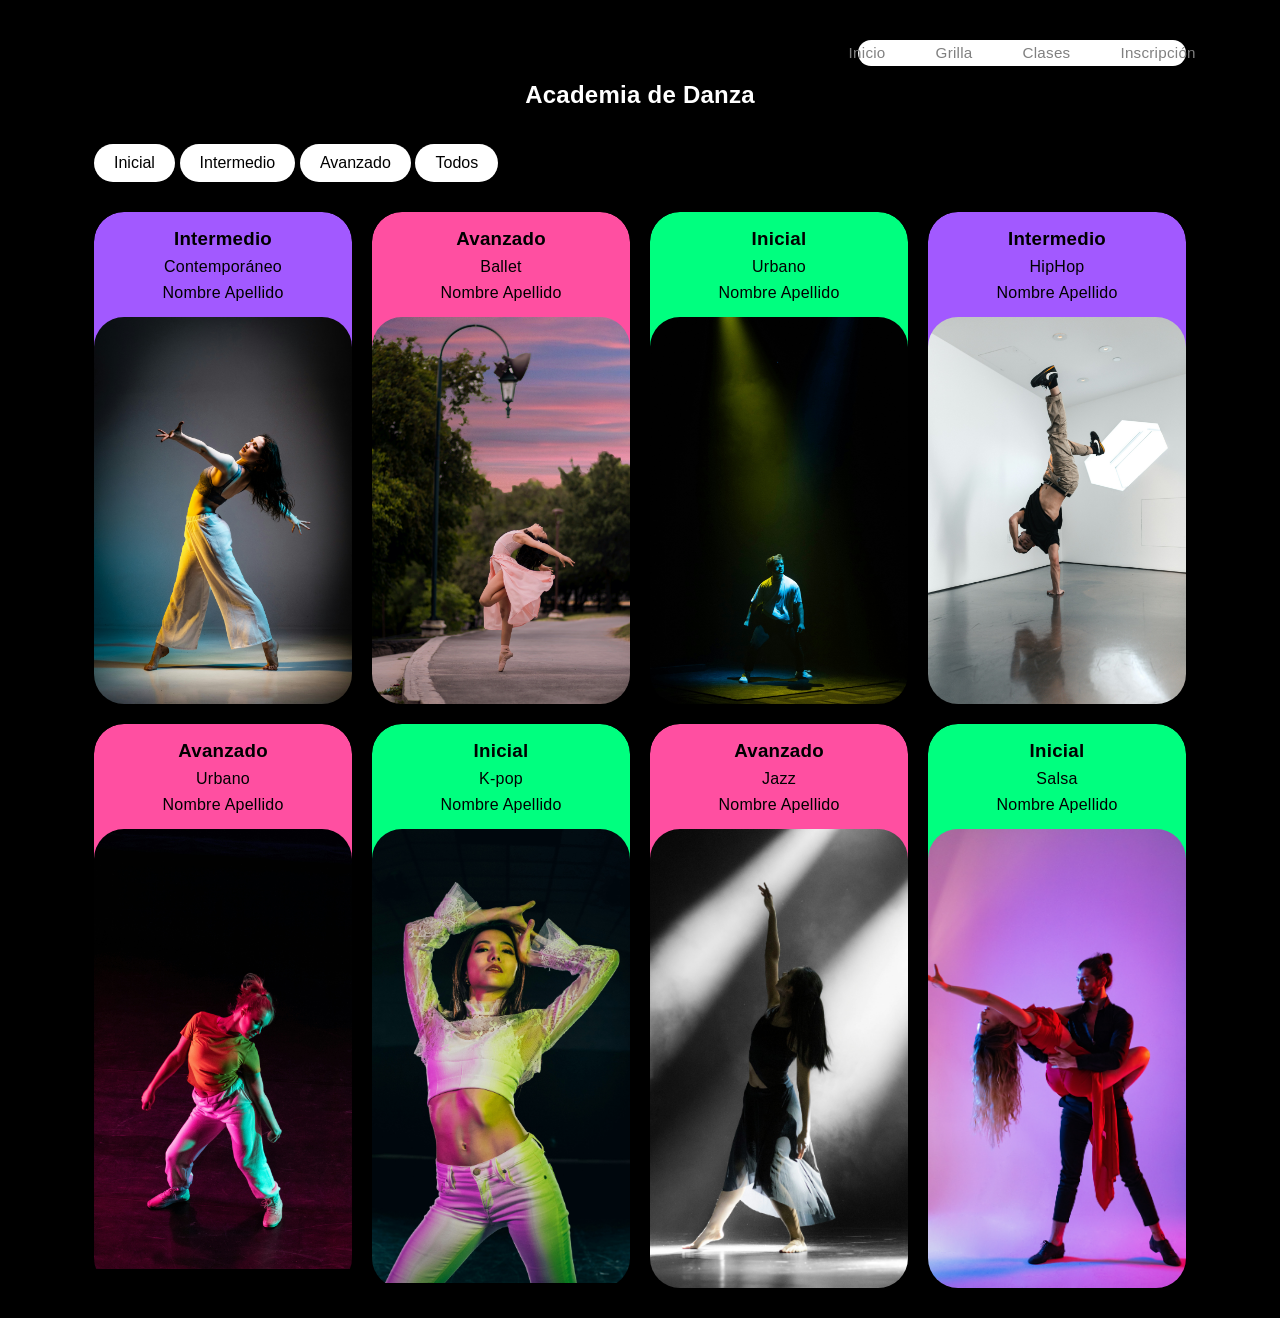
==== paginas/clases.html @ 1d9d0205 "primer commit" ====
<!DOCTYPE html>
<html lang="en">
<head>
    <meta charset="UTF-8">
    <meta name="viewport" content="width=device-width, initial-scale=1.0">
    <title>Document</title>
    <link rel="stylesheet" href="../css/home.css">
</head>
<body>
    <header>
        <nav>
          <ul>
            <li><a href="index.html" id="inicio">Inicio</a></li>
            <li><a href="grilla.html" id="grilla">Grilla</a></li>
            <li><a href="clases.html" id="clases">Clases</a></li>
            <li><a href="formularios.html" id="formularios">Inscripción</a></li>
          </ul>
        </nav>
        <h1>Academia de Danza</h1>
      </header>

      <div class="filtros-nivel">
        <button onclick="filtrarPorNivel('inicial')">Inicial</button>
        <button onclick="filtrarPorNivel('intermedio')">Intermedio</button>
        <button onclick="filtrarPorNivel('avanzado')">Avanzado</button>
        <button onclick="filtrarPorNivel('todos')">Todos</button>
      </div>      

    <div class="grilla-profes">
        <!-- Tarjeta 1 -->
        <div class="tarjeta">
          <div class="fondo-nivel intermedio"></div>
          <div class="contenido">
            <div class="info">
              <h3>Intermedio</h3>
              <p>Contemporáneo</p>
              <p>Nombre Apellido</p>
            </div>
            <div class="imagen">
              <img src="../media/contempo.jpg" alt="Profe 1">
            </div>
          </div>
        </div>
      
        <!-- Tarjeta 2 -->
        <div class="tarjeta">
          <div class="fondo-nivel avanzado"></div>
          <div class="contenido">
            <div class="info">
              <h3>Avanzado</h3>
              <p>Ballet</p>
              <p>Nombre Apellido</p>
            </div>
            <div class="imagen">
              <img src="../media/balett.jpg" alt="Profe 2">
            </div>
          </div>
        </div>
      
        <!-- Tarjeta 3 -->
        <div class="tarjeta">
          <div class="fondo-nivel inicial"></div>
          <div class="contenido">
            <div class="info">
              <h3>Inicial</h3>
              <p>Urbano</p>
              <p>Nombre Apellido</p>
            </div>
            <div class="imagen">
              <img src="../media/urbano.jpg" alt="Profe 3">
            </div>
          </div>
        </div>
      
        <!-- Tarjeta 4 -->
        <div class="tarjeta">
          <div class="fondo-nivel intermedio"></div>
          <div class="contenido">
            <div class="info">
              <h3>Intermedio</h3>
              <p>HipHop</p>
              <p>Nombre Apellido</p>
            </div>
            <div class="imagen">
              <img src="../media/hiphop.jpg" alt="Profe 4">
            </div>
          </div>
        </div>
      
        <!-- Tarjeta 5 -->
        <div class="tarjeta">
          <div class="fondo-nivel avanzado"></div>
          <div class="contenido">
            <div class="info">
              <h3>Avanzado</h3>
              <p>Urbano</p>
              <p>Nombre Apellido</p>
            </div>
            <div class="imagen">
              <img src="../media/urbano2.jpg" alt="Profe 5">
            </div>
          </div>
        </div>
      
        <!-- Tarjeta 6 -->
        <div class="tarjeta">
          <div class="fondo-nivel inicial"></div>
          <div class="contenido">
            <div class="info">
              <h3>Inicial</h3>
              <p>K-pop</p>
              <p>Nombre Apellido</p>
            </div>
            <div class="imagen">
              <img src="../media/kpop.jpg" alt="Profe 6">
            </div>
          </div>
        </div>

                <!-- Tarjeta 7 -->
                <div class="tarjeta">
                    <div class="fondo-nivel avanzado"></div>
                    <div class="contenido">
                      <div class="info">
                        <h3>Avanzado</h3>
                        <p>Jazz</p>
                        <p>Nombre Apellido</p>
                      </div>
                      <div class="imagen">
                        <img src="../media/cotempo2.jpg" alt="Profe 2">
                      </div>
                    </div>
                  </div>
                
                  <!-- Tarjeta 8 -->
                  <div class="tarjeta">
                    <div class="fondo-nivel inicial"></div>
                    <div class="contenido">
                      <div class="info">
                        <h3>Inicial</h3>
                        <p>Salsa</p>
                        <p>Nombre Apellido</p>
                      </div>
                      <div class="imagen">
                        <img src="../media/salsa.jpg" alt="Profe 3">
                      </div>
                    </div>
                  </div>
      </div>

      
      <script src="../academia.js"></script>
</body>
</html>
---- css/home.css ----
* {
    margin: 0;
    padding: 0;
    box-sizing: border-box;
  }
  
  @font-face {
    font-family: 'Coolvetica';
    src: url('../fonts/Coolvetica.otf') format('opentype');
  }

  body {
    line-height: 1.6;
    background-color: #000;
    color: #fff;
    font-family: 'Coolvetica', sans-serif;
    letter-spacing: 0.25px;
  }
  
  header {
    color: #fff;
    padding: 30px;
    text-align: center;
  }

  nav {
    background-color: #fff;
    border-radius: 20px;
    margin-bottom: 10px;
    width: 30%;
    padding-left: 8px;
    padding-right: 8px;
  }
  
  nav ul {
    display: flex;
    justify-content: center;
    flex-wrap: nowrap;
    list-style: none;
    margin-top: 10px;
    align-items: center;
  }

  nav a {
    color: gray;
    text-decoration: none;
    padding: 0.5rem 0.4rem;
    border-radius: 8px;
    transition: 0.3s;
    font-family: 'Coolvetica', sans-serif;
    font-size: 0.95rem;
  }
  
  nav a:hover {
    color: black;
  }
  
  main {
    padding: 0px 30px 30px 30px;
  }
  
  section {
    margin-bottom: 30px;
  }

  .quienes-somos h2 {
    background-color: #fff;
    border-radius: 20px;
    color: #000;
    text-align: center;
    border: 2px solid #FF4DA3;
  }

  .quienes-somos p {
    margin-top: 15px;
    padding: 15px;
    background-color: #fff;
    color: #000;
    border-radius: 20px;
  }

  .resaltado {
    color: #FF4DA3;
  }
  
  .nuestro-estudio p {
    background-color: #fff;
    color: #000;
    border-radius: 20px;
    border: 2px solid #FF4DA3;
    padding: 13px;
  }

  .nuestro-estudio img {
    max-width: 100%;
    height: auto;
    margin-top: 1rem;
    border-radius: 10px;
  }
  
  footer {
    background-color: #fff;
    color: #000;
    text-align: center;
    padding: 1rem;
    margin-top: 2rem;
  }

  
  .grilla-profes {
    display: grid;
    grid-template-columns: repeat(auto-fill, minmax(220px, 1fr));
    gap: 20px;
    padding: 30px;
  }
  
  .tarjeta {
    position: relative;
    border-radius: 30px;
    overflow: hidden;
    font-family: sans-serif;
    background: black;
    transition: 0.5s ease;
    font-family: 'Coolvetica', sans-serif;
  }

  .tarjeta:hover {
    transform: scale(1.03);
    box-shadow: 0 8px 50px rgba(138, 138, 138, 0.3);
  }
  
  .fondo-nivel {
    position: absolute;
    top: 0;
    left: 0;
    width: 100%;
    height: 140px;
    z-index: 0;
    border-top-left-radius: 30px;
    border-top-right-radius: 30px;
  }

  .inicial {
    background-color: #00FF7F;
  }
  
  .intermedio {
    background-color: #a259ff;
  }
  
  .avanzado {
    background-color: #ff4fa1;
  }
  
  .contenido {
    position: relative;
    z-index: 1;
  }
  
  .info {
    text-align: center;
    padding: 12px;
    color: black;
    font-weight: 500;
  }
  
  .imagen img {
    width: 100%;
    height: auto;
    display: block;
    border-top-left-radius: 30px;
    border-top-right-radius: 30px;
    transition: 0.5s ease;
  }

  .tarjeta:hover .imagen img {
    transform: scale(1.05);
  }

  .filtros-nivel {
    padding-left: 30px;
  }
  
  .filtros-nivel button {
    padding: 10px 20px;
    border: none;
    background-color: #fff;
    color: #000;
    border-radius: 30px;
    font-family: 'Coolvetica', sans-serif;
    font-size: 1rem;
    cursor: pointer;
    transition: background-color 0.3s;
  }
  
  .filtros-nivel button:hover {
    background-color: #ff77ba;
  }

  .calendario {
    padding: 30px;
  }
  
  .calendario h2 {
    text-align: center;
    color: #000;
    margin-bottom: 20px;
  }
  
  .tabla-horarios {
    width: 100%;
    border-collapse: separate;
    border-spacing: 0;
    background-color: #fff;
    border-radius: 20px;
    overflow: hidden;
    box-shadow: 0 0 10px rgba(255, 255, 255, 0.1);
  }
  
  .tabla-horarios thead {
    background-color: #FF4DA3;
    color: #000;
  }
  
  .tabla-horarios th,
  .tabla-horarios td {
    text-align: center;
    padding: 15px;
    font-family: 'Coolvetica', sans-serif;
    font-size: 1rem;
    color: #000;
  }
  
  .tabla-horarios tbody td {
    border-top: 1px solid #eee;
  }
  
  .tabla-horarios td:first-child {
    font-weight: bold;
    background-color: #f8f8f8;
    color: #000;
  }
  
  .tabla-horarios th:first-child,
  .tabla-horarios td:first-child {
    border-right: 1px solid #eee;
  }

  #form-foto {
    display: flex;
  flex-direction: row;
  justify-content: space-between;
  align-items: flex-start;
  gap: 2rem; /* espacio entre form e imagen */
  padding: 1rem;
  }

  #form-foto img {
    width: 100%;
    max-width: 500px; /* LIMITA el tamaño máximo de la imagen */
    height: auto;
    display: block;
    border-radius: 8px;
    object-fit: cover; /* para que mantenga proporciones sin deformarse */
  }

  form {
    background-color: #fff;
    padding: 2rem;
    border-radius: 1rem;
    box-shadow: 0 2px 10px rgba(0, 0, 0, 0.08);
    margin-bottom: 2rem;
    padding-top: 5%;
    flex-wrap: wrap;
    width: 50%;
    border: 2px solid #FF4DA3;
  }
  
  form label {
    margin-bottom: 0.5rem;
    font-weight: 600;
    color: #000;
    font-family: 'Coolvetica', sans-serif;
  }

  #tipo {
    width: 30%;
    margin-right: 60px;
  }

  #nombre {
    width: 30%;
    margin-right: 20px;
  }

  #clase {
    width: 40%;
  }
  
  #apellido {
    width: 39.5%;
  }

  #edad {
    width: 30%;
    margin-right: 90px;
  }

  #genero {
    width: 30%;
  }

  .btn-eliminar {
    margin-top: 0.7rem;
    margin-left: 2%3;
    padding: 0.4rem 1rem;
    font-size: 0.9rem;
    border: none;
    border-radius: 1rem;
    background-color: #FF4DA3;
    color: white;
    cursor: pointer;
    transition: background-color 0.3s, transform 0.2s;
    box-shadow: 0 2px 5px rgba(0, 0, 0, 0.1);
  }

  .btn-eliminar:hover {
    background-color: #ff77ba;
    transform: scale(1.05);
  }

  form input,
  form select {
    width: 100%;
    padding: 0.7rem;
    margin-bottom: 1.2rem;
    border: 1px solid #ccc;
    border-radius: 0.8rem;
    font-size: 1rem;
  }
  
  form input:focus,
  form select:focus {
    outline: none;
    border-color: #FF4DA3;
    box-shadow: 0 0 0 2px rgba(168, 85, 247, 0.2);
  }
  
  form button {
    width: 100%;
    padding: 0.8rem;
    background-color: #FF4DA3;
    color: white;
    font-size: 1rem;
    border: none;
    border-radius: 0.8rem;
    cursor: pointer;
    transition: background-color 0.3s ease;
  }
  
  form button:hover {
    background-color: #ff77ba;
  }


  @media (max-width: 1400px) {

    body {
        padding-left: 5%;
        padding-right: 5%;
    }

    h1 {
      font-size: 1.5rem;
    }
    
    nav {
        margin-left: 70%;
    }

    nav ul {
      align-items: center;
    }
  
    nav ul a {
        padding: 25px;

    }

    .quienes-somos h2 {
        font-size: xx-large;
    }

    .quienes-somos p {
      font-size: 0.9rem;
      padding: 15px;
    }

    .nuestro-estudio h2 {
        font-size: xx-large;
        letter-spacing: 1px;
    }
  }
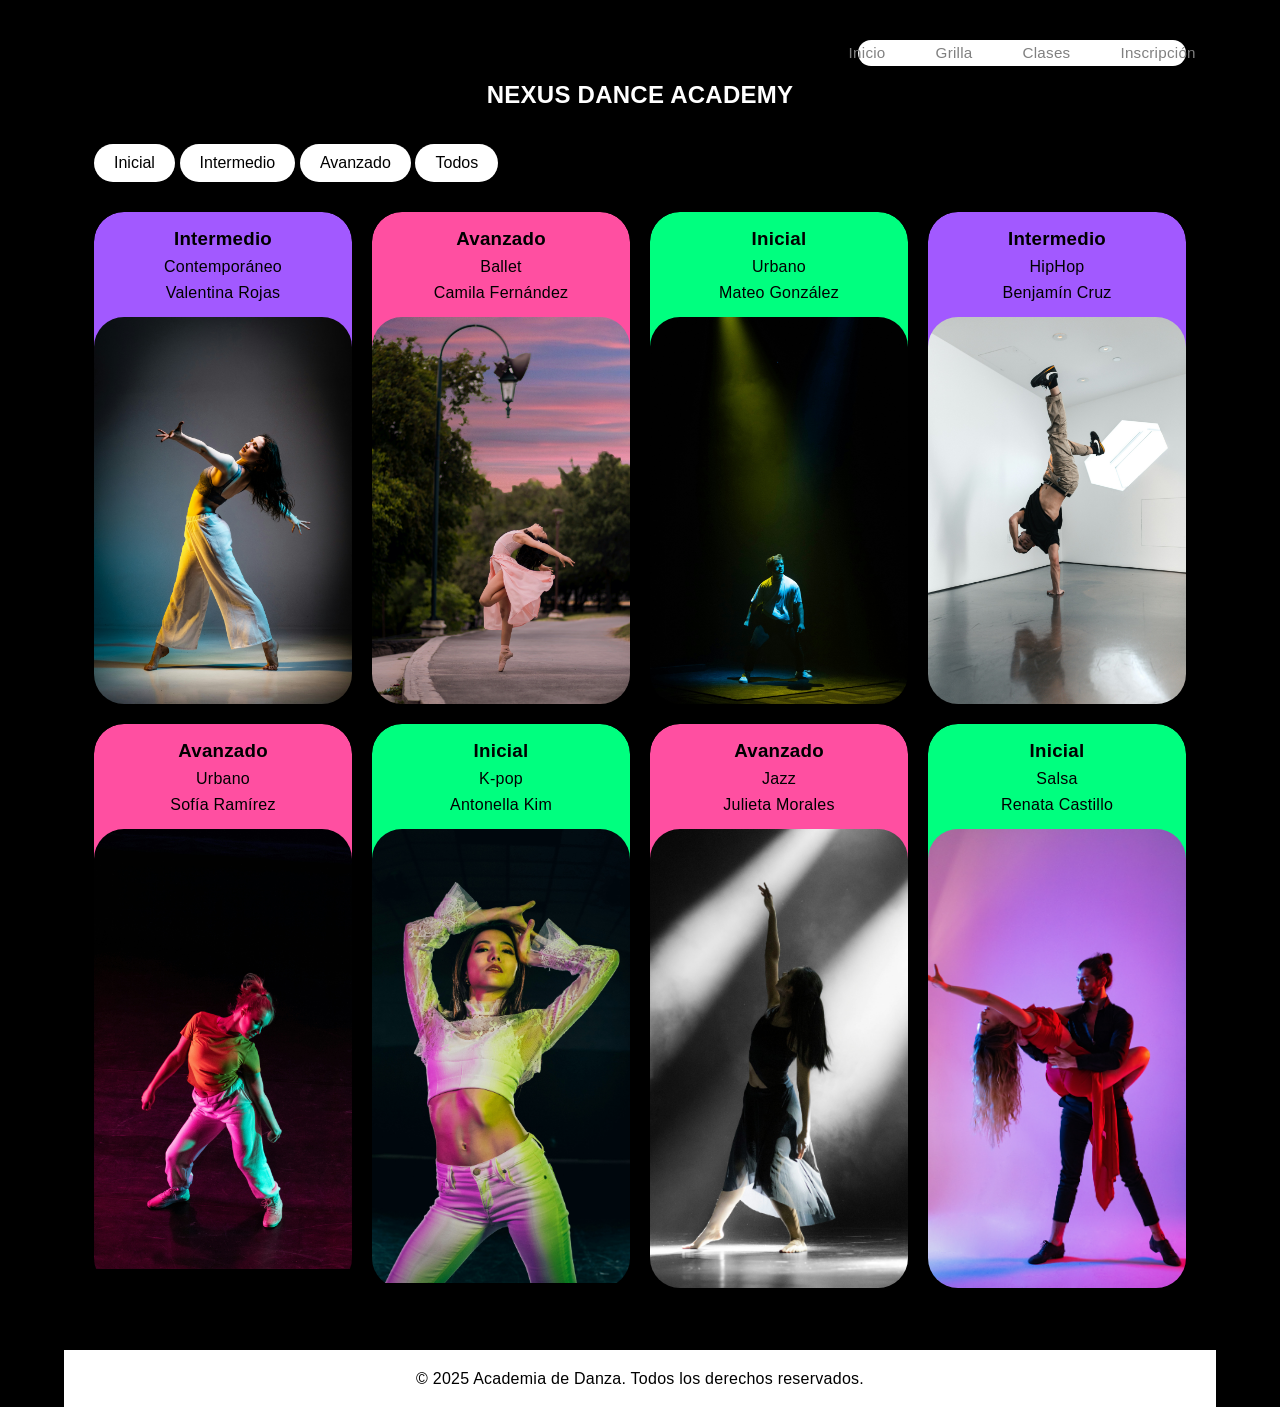
==== commit c2466367: "Agregado diseño responsive" ====
--- a/paginas/clases.html
+++ b/paginas/clases.html
@@ -3,7 +3,7 @@
 <head>
     <meta charset="UTF-8">
     <meta name="viewport" content="width=device-width, initial-scale=1.0">
-    <title>Document</title>
+    <title>Clases - NEXUX DANCE ACADEMY</title>
     <link rel="stylesheet" href="../css/home.css">
 </head>
 <body>
@@ -16,7 +16,7 @@
             <li><a href="formularios.html" id="formularios">Inscripción</a></li>
           </ul>
         </nav>
-        <h1>Academia de Danza</h1>
+        <h1>NEXUS DANCE ACADEMY</h1>
       </header>
 
       <div class="filtros-nivel">
@@ -27,59 +27,55 @@
       </div>      
 
     <div class="grilla-profes">
-        <!-- Tarjeta 1 -->
         <div class="tarjeta">
           <div class="fondo-nivel intermedio"></div>
           <div class="contenido">
             <div class="info">
               <h3>Intermedio</h3>
               <p>Contemporáneo</p>
-              <p>Nombre Apellido</p>
+              <p>Valentina Rojas</p>
             </div>
             <div class="imagen">
               <img src="../media/contempo.jpg" alt="Profe 1">
             </div>
           </div>
         </div>
-      
-        <!-- Tarjeta 2 -->
+
         <div class="tarjeta">
           <div class="fondo-nivel avanzado"></div>
           <div class="contenido">
             <div class="info">
               <h3>Avanzado</h3>
               <p>Ballet</p>
-              <p>Nombre Apellido</p>
+              <p>Camila Fernández</p>
             </div>
             <div class="imagen">
               <img src="../media/balett.jpg" alt="Profe 2">
             </div>
           </div>
         </div>
-      
-        <!-- Tarjeta 3 -->
+
         <div class="tarjeta">
           <div class="fondo-nivel inicial"></div>
           <div class="contenido">
             <div class="info">
               <h3>Inicial</h3>
               <p>Urbano</p>
-              <p>Nombre Apellido</p>
+              <p>Mateo González</p>
             </div>
             <div class="imagen">
               <img src="../media/urbano.jpg" alt="Profe 3">
             </div>
           </div>
         </div>
-      
-        <!-- Tarjeta 4 -->
+
         <div class="tarjeta">
           <div class="fondo-nivel intermedio"></div>
           <div class="contenido">
             <div class="info">
               <h3>Intermedio</h3>
               <p>HipHop</p>
-              <p>Nombre Apellido</p>
+              <p>Benjamín Cruz</p>
             </div>
             <div class="imagen">
               <img src="../media/hiphop.jpg" alt="Profe 4">
@@ -87,29 +83,27 @@
           </div>
         </div>
       
-        <!-- Tarjeta 5 -->
         <div class="tarjeta">
           <div class="fondo-nivel avanzado"></div>
           <div class="contenido">
             <div class="info">
               <h3>Avanzado</h3>
               <p>Urbano</p>
-              <p>Nombre Apellido</p>
+              <p>Sofía Ramírez</p>
             </div>
             <div class="imagen">
               <img src="../media/urbano2.jpg" alt="Profe 5">
             </div>
           </div>
         </div>
-      
-        <!-- Tarjeta 6 -->
+
         <div class="tarjeta">
           <div class="fondo-nivel inicial"></div>
           <div class="contenido">
             <div class="info">
               <h3>Inicial</h3>
               <p>K-pop</p>
-              <p>Nombre Apellido</p>
+              <p>Antonella Kim</p>
             </div>
             <div class="imagen">
               <img src="../media/kpop.jpg" alt="Profe 6">
@@ -117,29 +111,27 @@
           </div>
         </div>
 
-                <!-- Tarjeta 7 -->
                 <div class="tarjeta">
                     <div class="fondo-nivel avanzado"></div>
                     <div class="contenido">
                       <div class="info">
                         <h3>Avanzado</h3>
                         <p>Jazz</p>
-                        <p>Nombre Apellido</p>
+                        <p>Julieta Morales</p>
                       </div>
                       <div class="imagen">
                         <img src="../media/cotempo2.jpg" alt="Profe 2">
                       </div>
                     </div>
                   </div>
-                
-                  <!-- Tarjeta 8 -->
+
                   <div class="tarjeta">
                     <div class="fondo-nivel inicial"></div>
                     <div class="contenido">
                       <div class="info">
                         <h3>Inicial</h3>
                         <p>Salsa</p>
-                        <p>Nombre Apellido</p>
+                        <p>Renata Castillo</p>
                       </div>
                       <div class="imagen">
                         <img src="../media/salsa.jpg" alt="Profe 3">
@@ -147,8 +139,9 @@
                     </div>
                   </div>
       </div>
-
-      
+      <footer>
+        <p>&copy; 2025 Academia de Danza. Todos los derechos reservados.</p>
+      </footer>
       <script src="../academia.js"></script>
 </body>
 </html>
--- a/css/home.css
+++ b/css/home.css
@@ -251,17 +251,17 @@
   flex-direction: row;
   justify-content: space-between;
   align-items: flex-start;
-  gap: 2rem; /* espacio entre form e imagen */
+  gap: 2rem; 
   padding: 1rem;
   }
 
   #form-foto img {
     width: 100%;
-    max-width: 500px; /* LIMITA el tamaño máximo de la imagen */
+    max-width: 500px;
     height: auto;
     display: block;
     border-radius: 8px;
-    object-fit: cover; /* para que mantenga proporciones sin deformarse */
+    object-fit: cover; 
   }
 
   form {
@@ -362,19 +362,16 @@
     background-color: #ff77ba;
   }
 
-
-  @media (max-width: 1400px) {
-
-    body {
+  body {
         padding-left: 5%;
         padding-right: 5%;
     }
 
-    h1 {
+  h1 {
       font-size: 1.5rem;
     }
     
-    nav {
+  nav {
         margin-left: 70%;
     }
 
@@ -382,23 +379,123 @@
       align-items: center;
     }
   
-    nav ul a {
+  nav ul a {
         padding: 25px;
 
     }
 
-    .quienes-somos h2 {
+  .quienes-somos h2 {
         font-size: xx-large;
     }
 
-    .quienes-somos p {
+  .quienes-somos p {
       font-size: 0.9rem;
       padding: 15px;
     }
 
-    .nuestro-estudio h2 {
+  .nuestro-estudio h2 {
         font-size: xx-large;
         letter-spacing: 1px;
     }
-  }
-  
+
+  @media (max-width: 600px) {
+      body {
+        padding: 1rem;
+      }
+
+      h1 {
+        padding-top: 40px
+      }
+    
+      nav {
+        width: 100%;
+        margin-left: 0;
+        border-radius: 10px;
+      }
+    
+      nav ul {
+        flex-wrap: nowrap;
+        gap: 0.5rem;
+      }
+    
+      nav ul a {
+        padding: 0.7rem;
+        font-size: 1rem;
+      }
+    
+      .quienes-somos h2,
+      .nuestro-estudio h2 {
+        font-size: 1.4rem;
+        padding: 0.5rem;
+      }
+    
+      .quienes-somos p,
+      .nuestro-estudio p {
+        font-size: 0.9rem;
+        padding: 1rem;
+      }
+    
+      .grilla-profes {
+        grid-template-columns: 1fr;
+        padding: 1rem;
+        gap: 1rem;
+      }
+    
+      #form-foto {
+        flex-direction: column;
+        align-items: center;
+        gap: 0.5rem;
+        padding: 0;
+      }
+    
+      form {
+        width: 100%;
+        max-width: 500px;
+      }
+    
+      form input,
+      form select,
+      form button {
+        width: 100%;
+        margin-right: 0;
+        box-sizing: border-box;
+      }
+
+      #tipo, #clase, #nombre, #apellido, #edad, #genero {
+        width: 210px;
+      }
+    
+      #form-foto img {
+        width: 100%;
+        max-width: 400px;
+        height: auto;
+      }
+    
+      #tipo {
+        padding-right: 0;
+      }
+
+      .tabla-horarios th,
+      .tabla-horarios td {
+        padding: 0.6rem;
+        font-size: 0.85rem;
+      }
+
+      .tabla-horarios {
+        padding: 0;
+      }
+    
+      h1 {
+        font-size: 1.2rem;
+      }
+    
+      .filtros-nivel {
+        padding-left: 0;
+        text-align: center;
+      }
+    
+      .filtros-nivel button {
+        width: 100%;
+        margin-bottom: 0.5rem;
+      }
+  }
